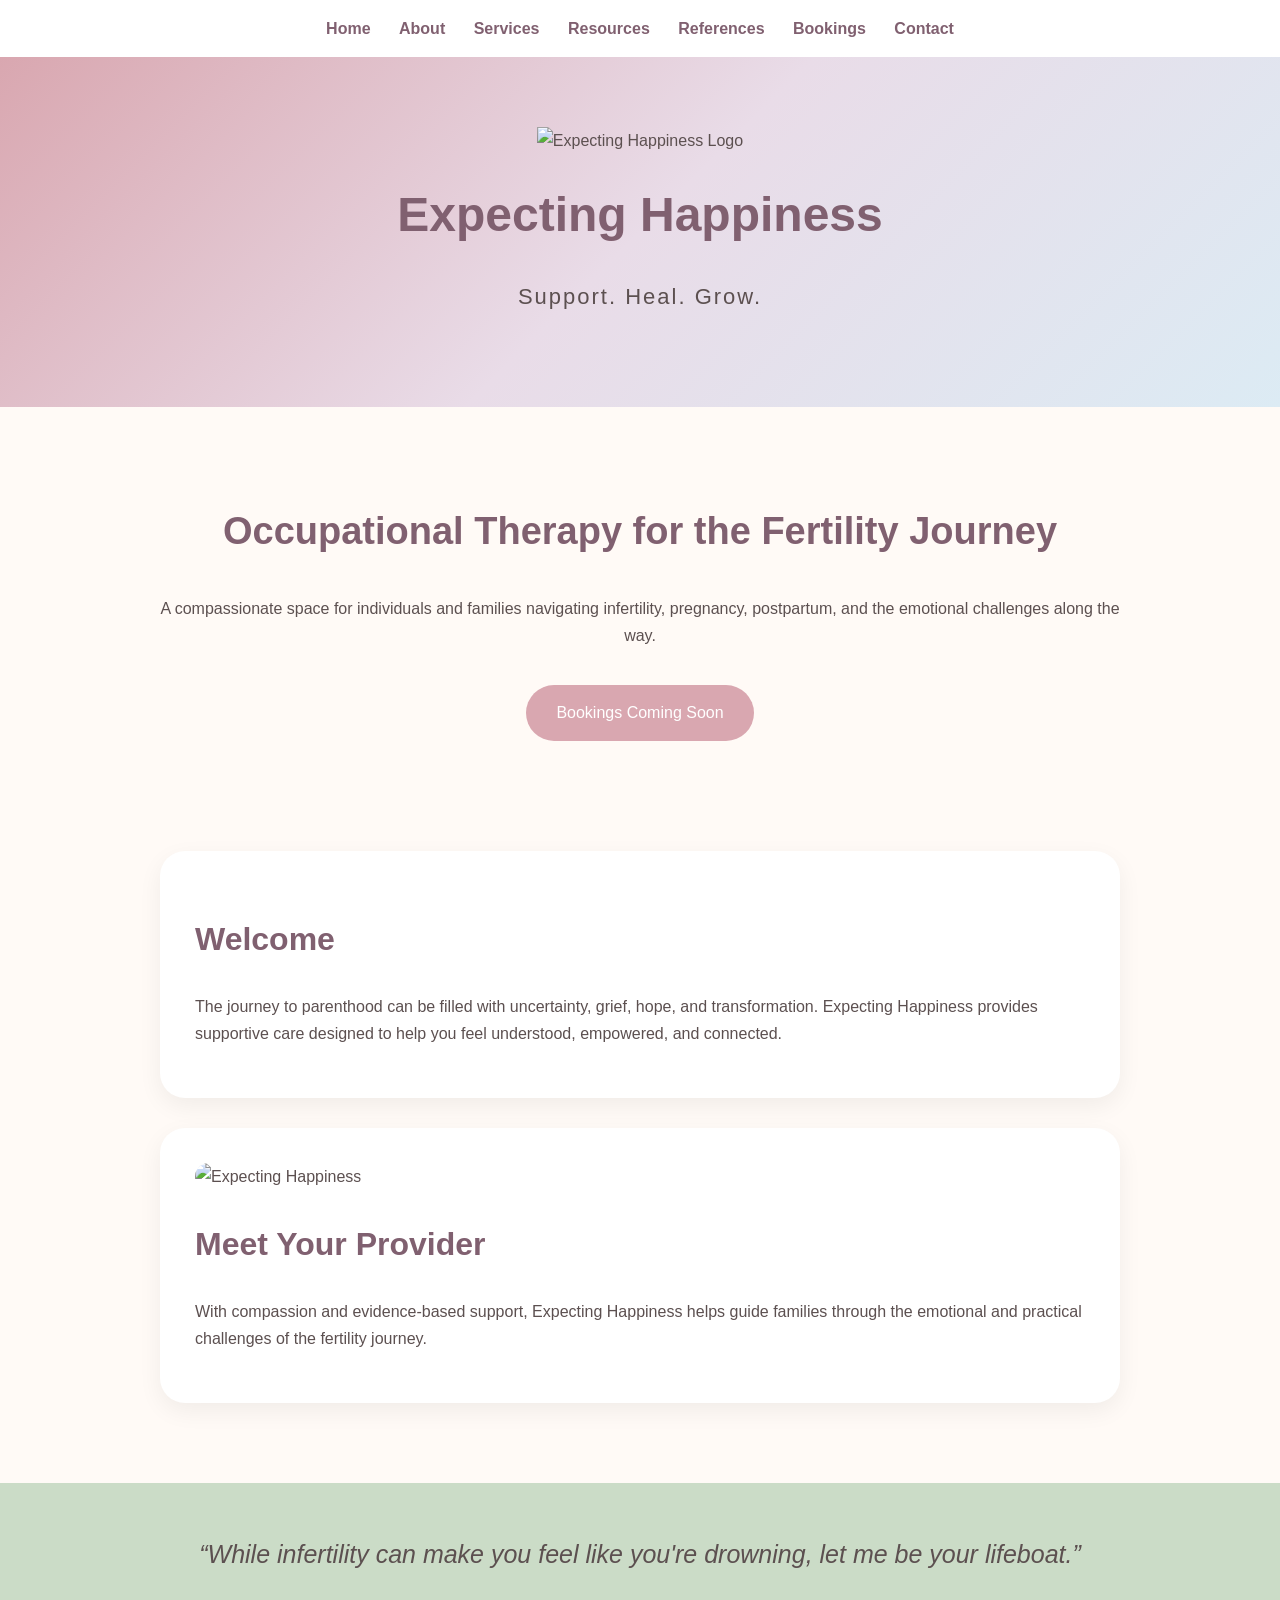
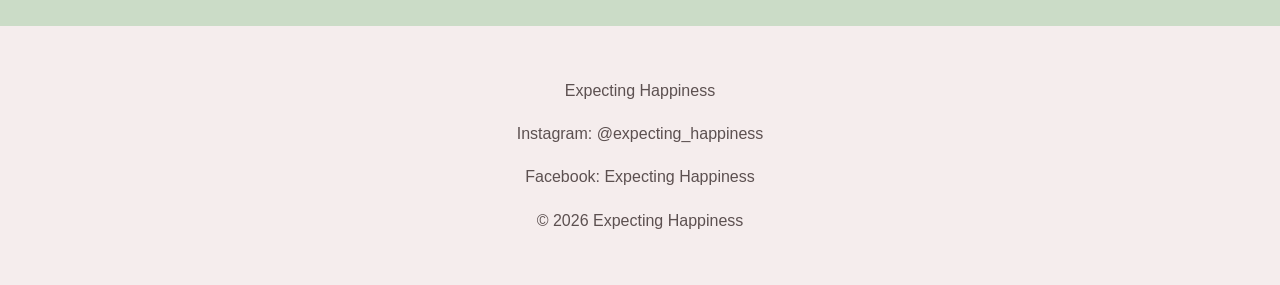
==== index.html @ 70f4a6fd "Create index.html" ====
<!DOCTYPE html>
<html lang="en">

<head>
<meta charset="UTF-8">
<meta name="viewport" content="width=device-width, initial-scale=1.0">

<title>Expecting Happiness | Support. Heal. Grow.</title>

<link rel="stylesheet" href="style.css">

</head>

<body>


<nav>

<a href="index.html">Home</a>
<a href="about.html">About</a>
<a href="services.html">Services</a>
<a href="resources.html">Resources</a>
<a href="references.html">References</a>
<a href="bookings.html">Bookings</a>
<a href="contact.html">Contact</a>

</nav>


<header>

<img class="logo" src="images/logo.png" alt="Expecting Happiness Logo">

<h1>Expecting Happiness</h1>

<p class="tagline">
Support. Heal. Grow.
</p>

</header>



<section class="hero">

<h2>
Occupational Therapy for the Fertility Journey
</h2>

<p>
A compassionate space for individuals and families navigating infertility, pregnancy, postpartum, and the emotional challenges along the way.
</p>


<a class="button" href="bookings.html">
Bookings Coming Soon
</a>

</section>



<section class="section">


<div class="card">

<h2>
Welcome
</h2>

<p>
The journey to parenthood can be filled with uncertainty, grief, hope, and transformation. Expecting Happiness provides supportive care designed to help you feel understood, empowered, and connected.
</p>

</div>



<div class="card">

<img class="photo" src="images/founder-photo.jpg" alt="Expecting Happiness">

<h2>
Meet Your Provider
</h2>

<p>
With compassion and evidence-based support, Expecting Happiness helps guide families through the emotional and practical challenges of the fertility journey.
</p>

</div>


</section>



<section class="quote">

“While infertility can make you feel like you're drowning, let me be your lifeboat.”

</section>



<footer>

<p>
Expecting Happiness
</p>

<p>
Instagram: @expecting_happiness
</p>

<p>
Facebook: Expecting Happiness
</p>

<p>
© 2026 Expecting Happiness
</p>

</footer>


</body>
</html>
---- style.css ----
/* EXPECTING HAPPINESS BRAND STYLE */

:root {
--cream: #fffaf6;
--rose: #d9a7b0;
--sage: #cbdcc7;
--blue: #dcebf4;
--lavender: #e9dce8;
--text: #5c5050;
--heading: #806070;
--white: #ffffff;
}

* {
box-sizing: border-box;
}

body {
margin: 0;
font-family: "Helvetica Neue", Arial, sans-serif;
background: var(--cream);
color: var(--text);
line-height: 1.7;
}

header {
background: linear-gradient(
135deg,
var(--rose),
var(--lavender),
var(--blue)
);
padding: 70px 20px;
text-align: center;
}

.logo {
width: 230px;
max-width: 90%;
}

h1 {
font-size: 48px;
color: var(--heading);
margin: 20px 0 10px;
}

h2 {
color: var(--heading);
font-size: 32px;
}

.tagline {
font-size: 22px;
letter-spacing: 2px;
}

nav {
background: white;
padding: 15px;
text-align: center;
position: sticky;
top: 0;
}

nav a {
color: var(--heading);
text-decoration: none;
margin: 0 12px;
font-weight: 600;
}

.hero {
padding: 60px 20px;
max-width: 1000px;
margin: auto;
text-align: center;
}

.hero h2 {
font-size: 38px;
}

.button {
display: inline-block;
background: var(--rose);
color: white;
padding: 14px 30px;
border-radius: 40px;
text-decoration: none;
margin-top: 20px;
}

.section {
max-width: 1000px;
margin: auto;
padding: 50px 20px;
}

.card {
background: var(--white);
border-radius: 25px;
padding: 35px;
margin-bottom: 30px;
box-shadow: 0 8px 25px rgba(0,0,0,.06);
}

.photo {
width: 100%;
max-width: 400px;
border-radius: 25px;
}

.quote {
background: var(--sage);
padding: 50px 25px;
text-align: center;
font-size: 25px;
font-style: italic;
}

footer {
background: #f5eded;
text-align: center;
padding: 35px;
}

@media(max-width:700px){
h1 {
font-size: 36px;
}

nav a {
display:block;
margin:8px;
}
}
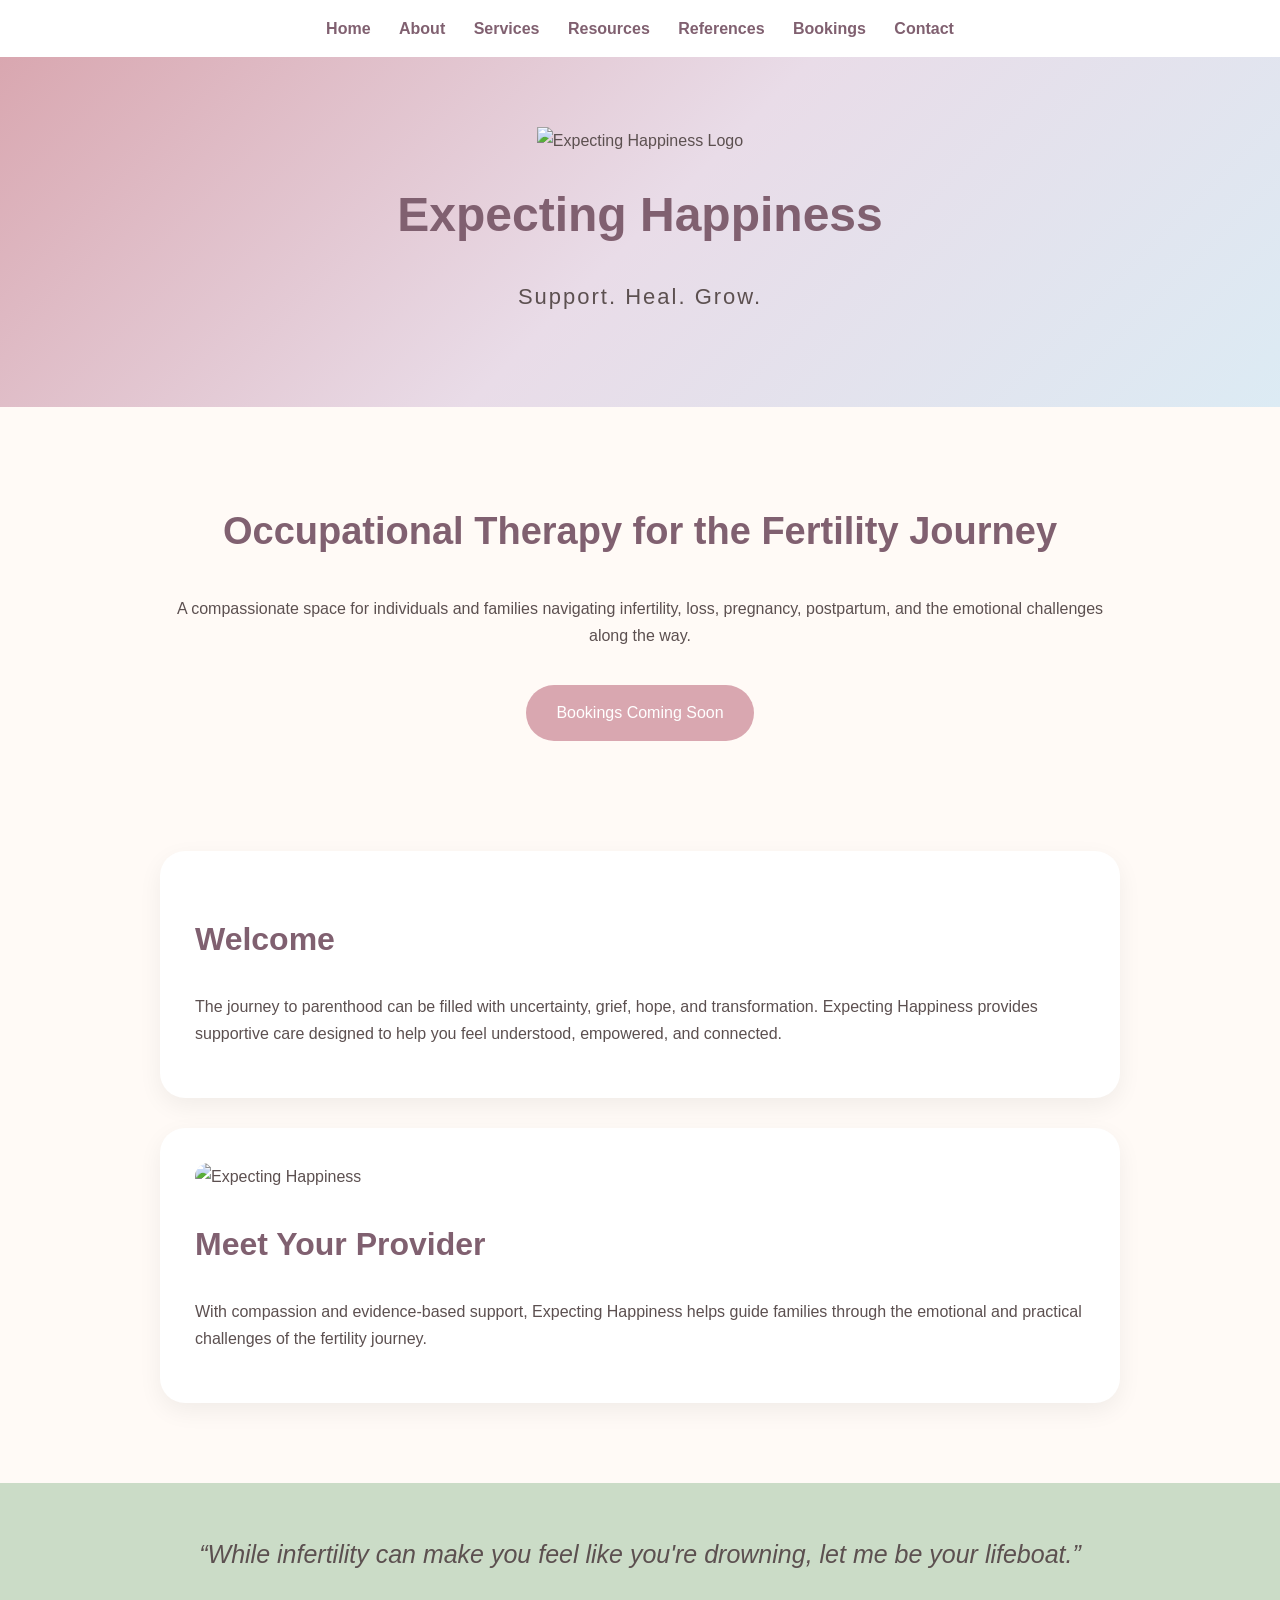
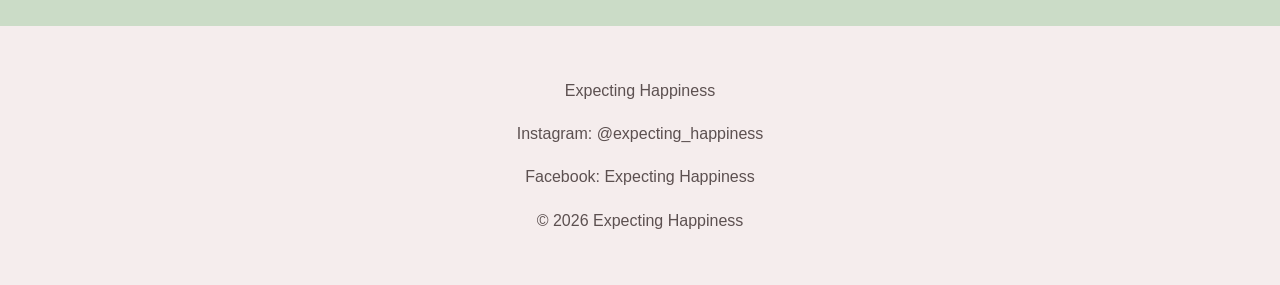
==== commit 21157eef: "Update index.html" ====
--- a/index.html
+++ b/index.html
@@ -48,7 +48,7 @@
 </h2>
 
 <p>
-A compassionate space for individuals and families navigating infertility, pregnancy, postpartum, and the emotional challenges along the way.
+A compassionate space for individuals and families navigating infertility, loss, pregnancy, postpartum, and the emotional challenges along the way.
 </p>
 
 
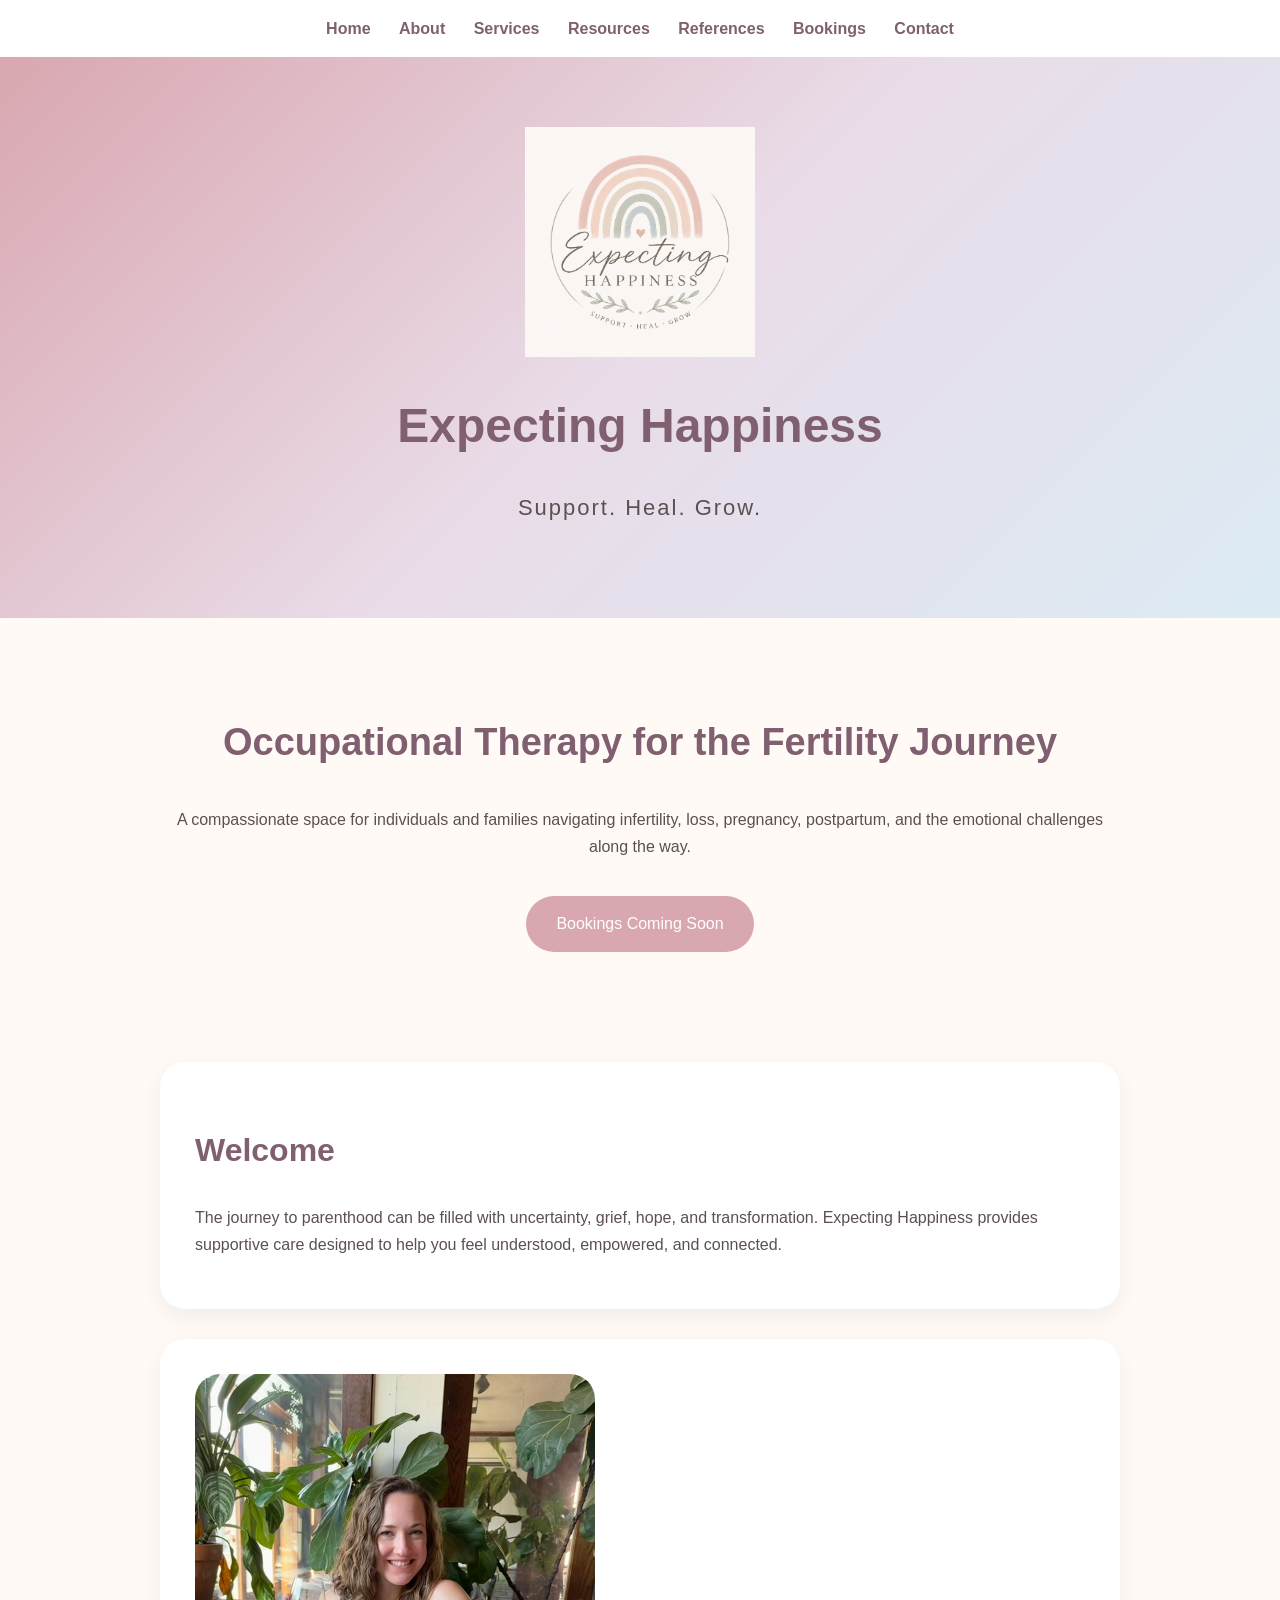
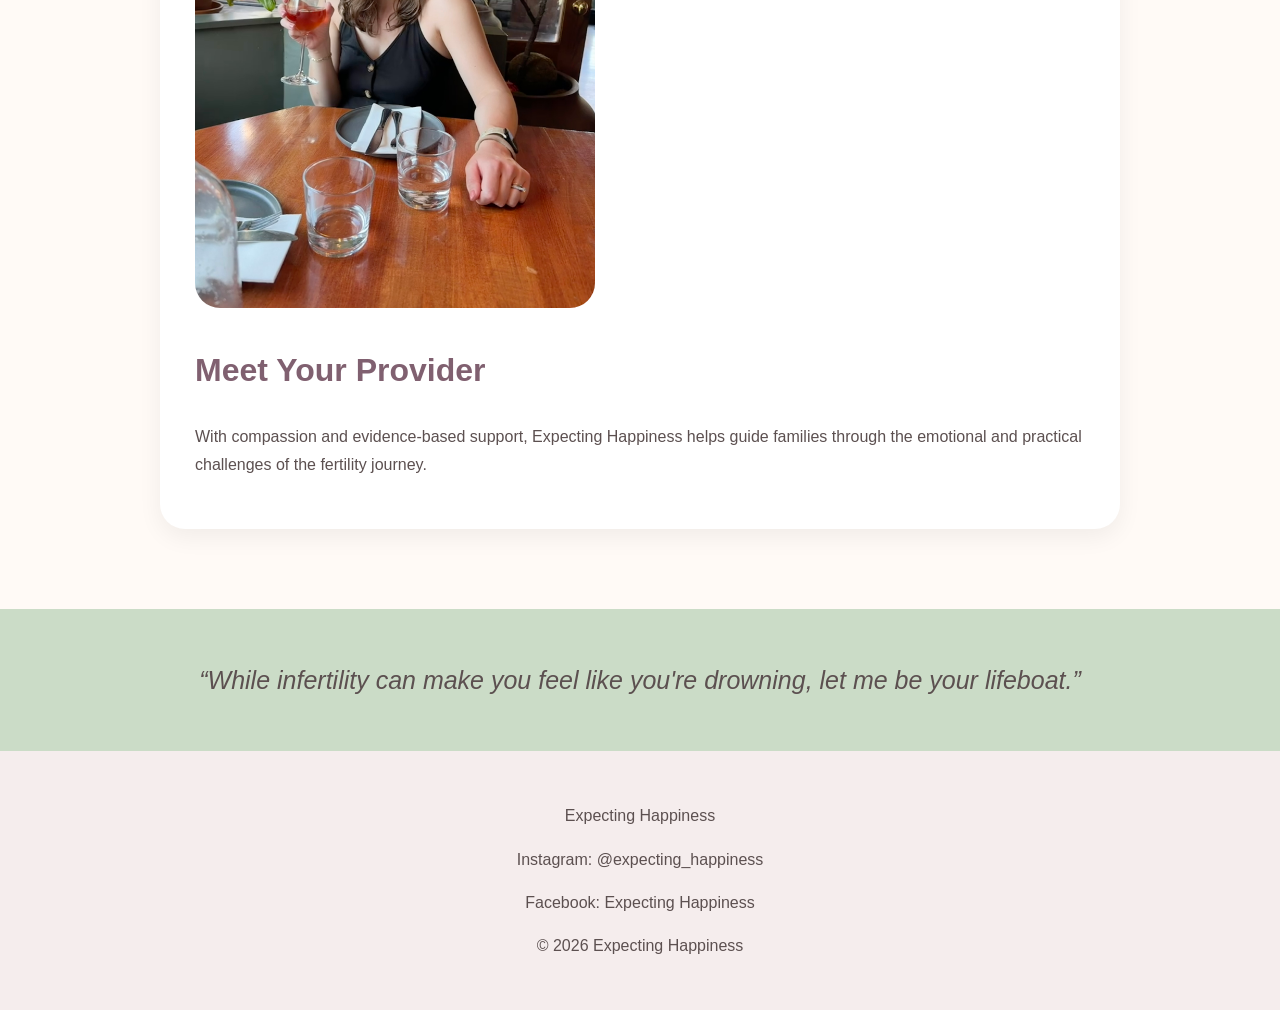
==== commit 9a515fb5: "Update index.html" ====
--- a/index.html
+++ b/index.html
@@ -29,7 +29,7 @@
 
 <header>
 
-<img class="logo" src="images/logo.png" alt="Expecting Happiness Logo">
+<img class="logo" src="images/logo.PNG" alt="Expecting Happiness Logo">
 
 <h1>Expecting Happiness</h1>
 
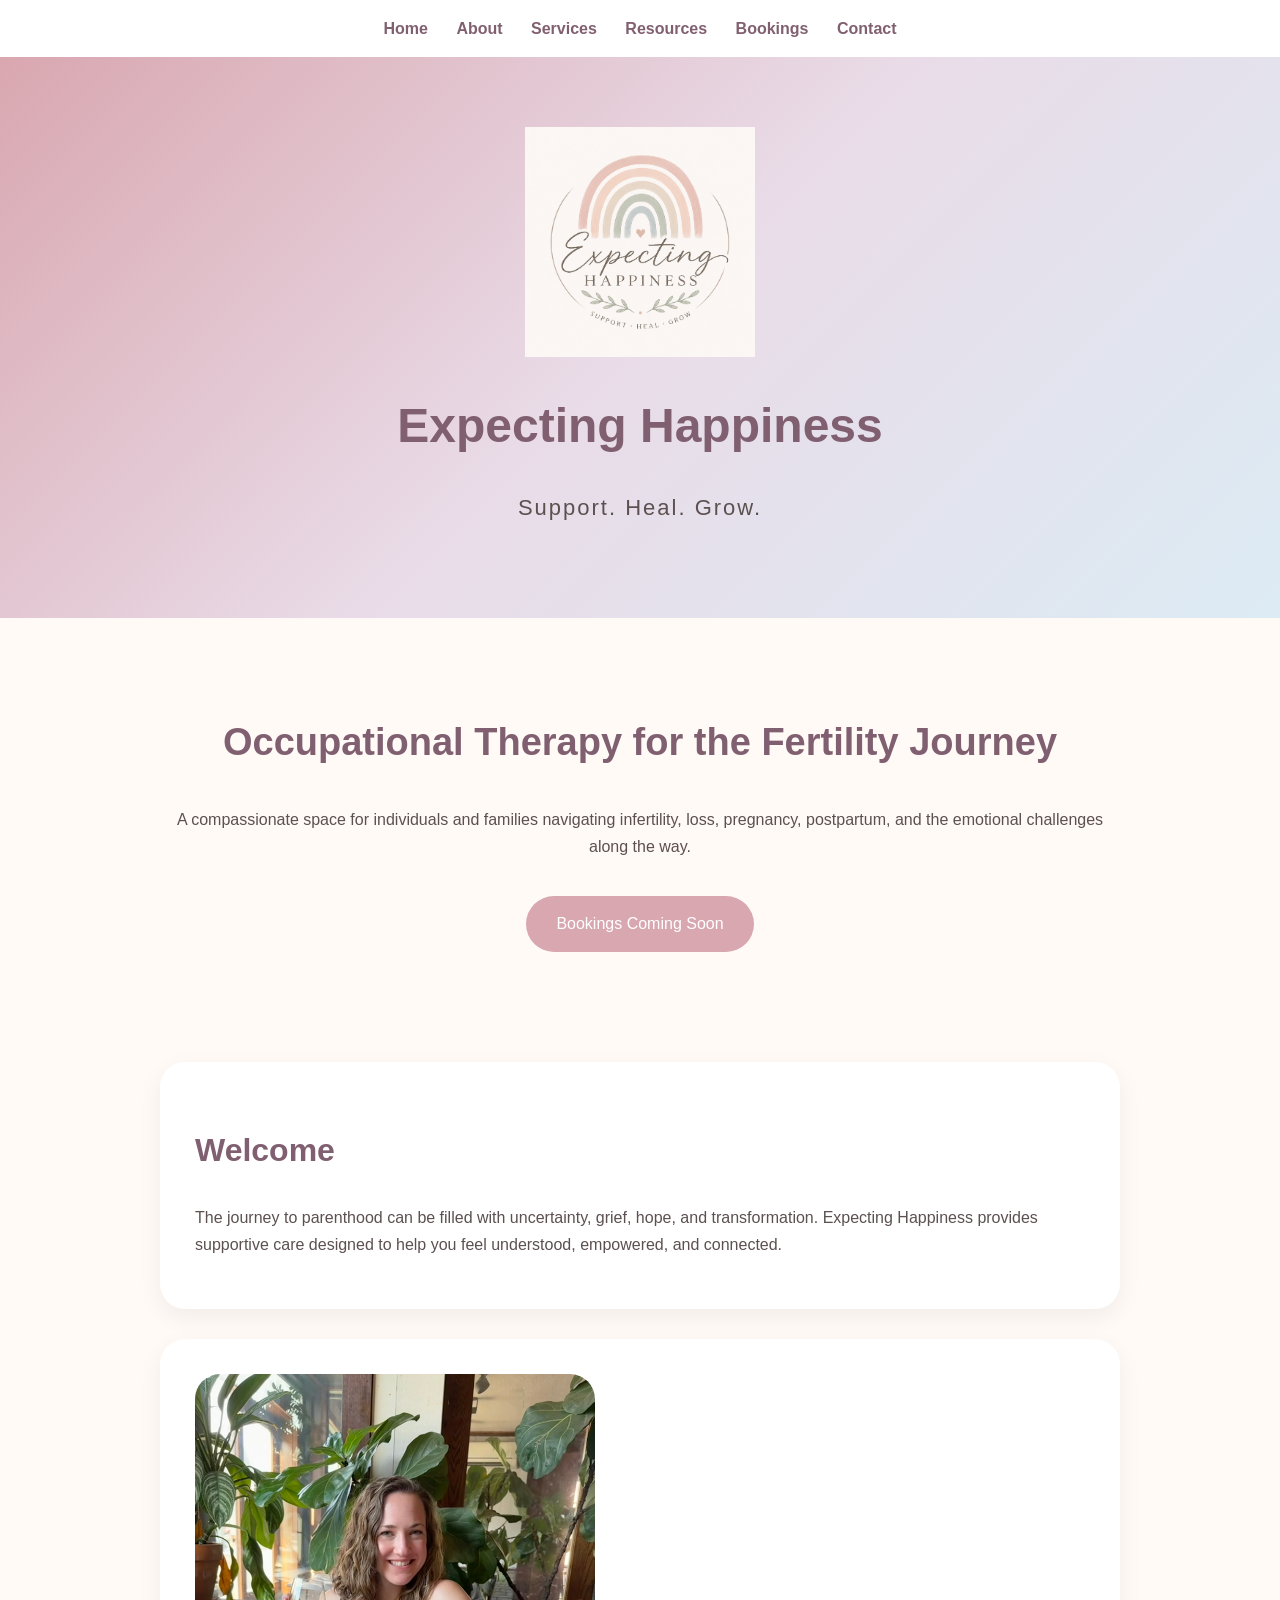
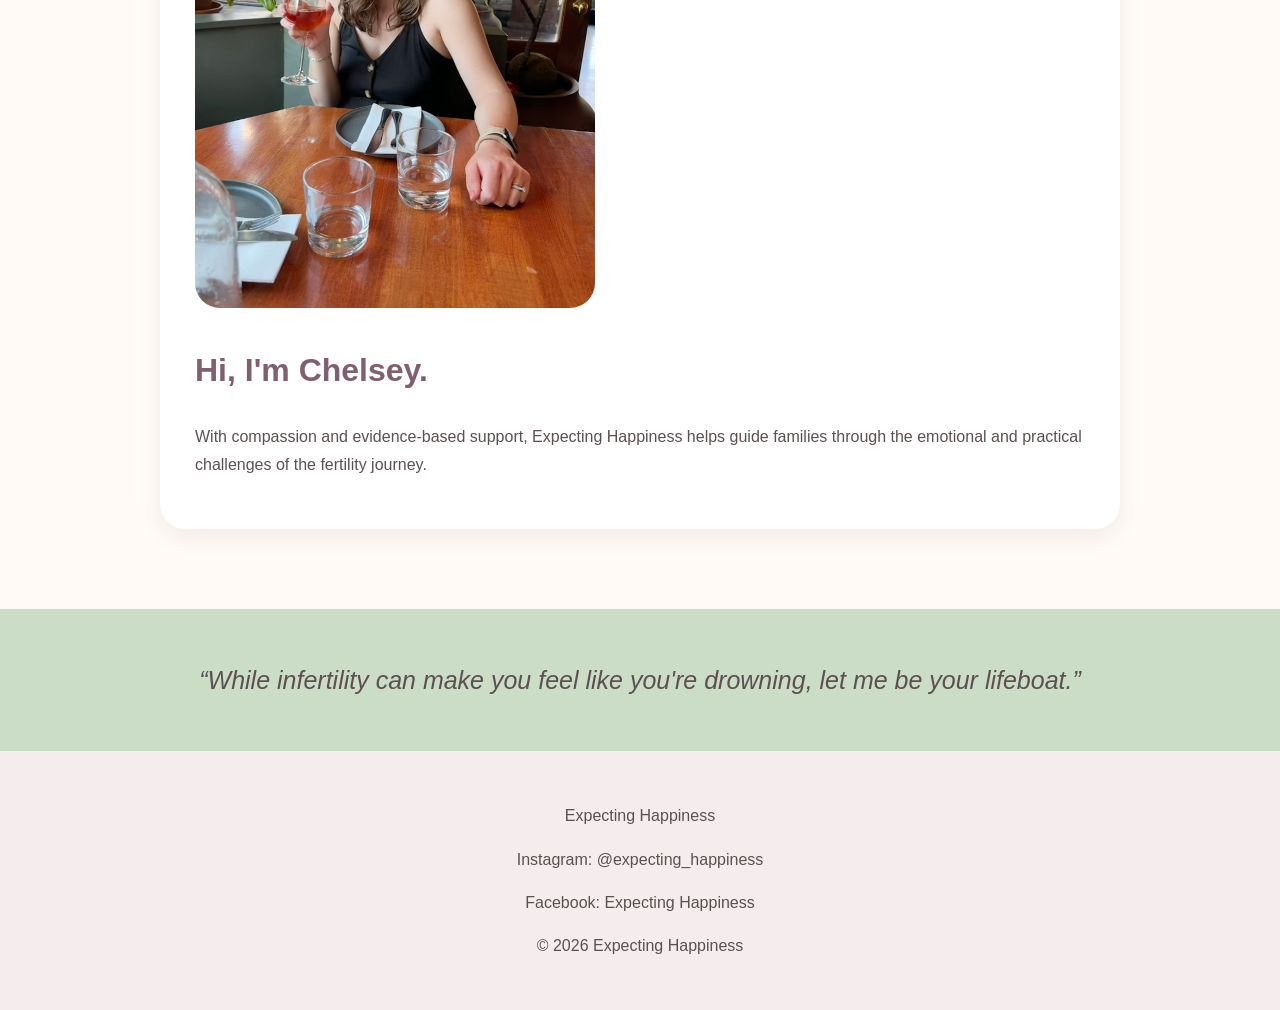
==== commit 57ee6721: "Update index.html" ====
--- a/index.html
+++ b/index.html
@@ -20,7 +20,6 @@
 <a href="about.html">About</a>
 <a href="services.html">Services</a>
 <a href="resources.html">Resources</a>
-<a href="references.html">References</a>
 <a href="bookings.html">Bookings</a>
 <a href="contact.html">Contact</a>
 
@@ -82,7 +81,7 @@
 <img class="photo" src="images/founder-photo.jpg" alt="Expecting Happiness">
 
 <h2>
-Meet Your Provider
+Hi, I'm Chelsey.
 </h2>
 
 <p>
